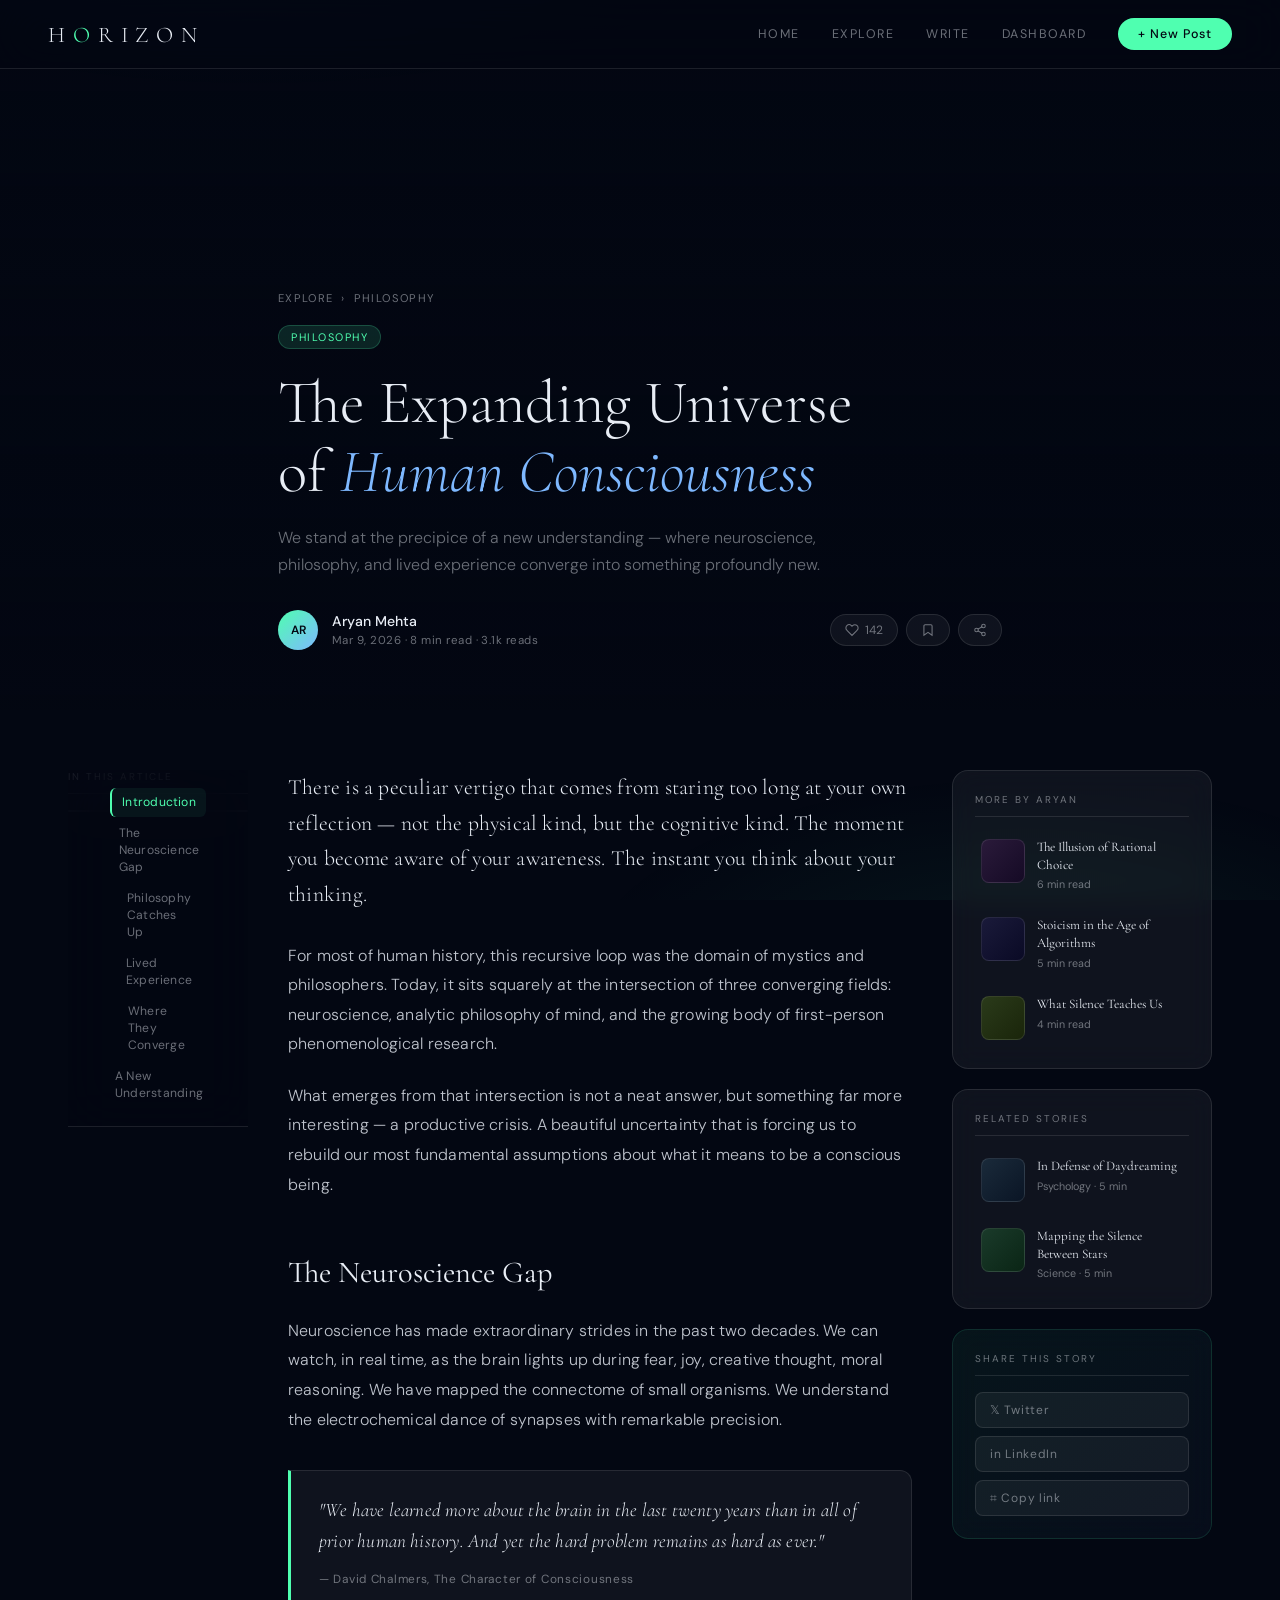
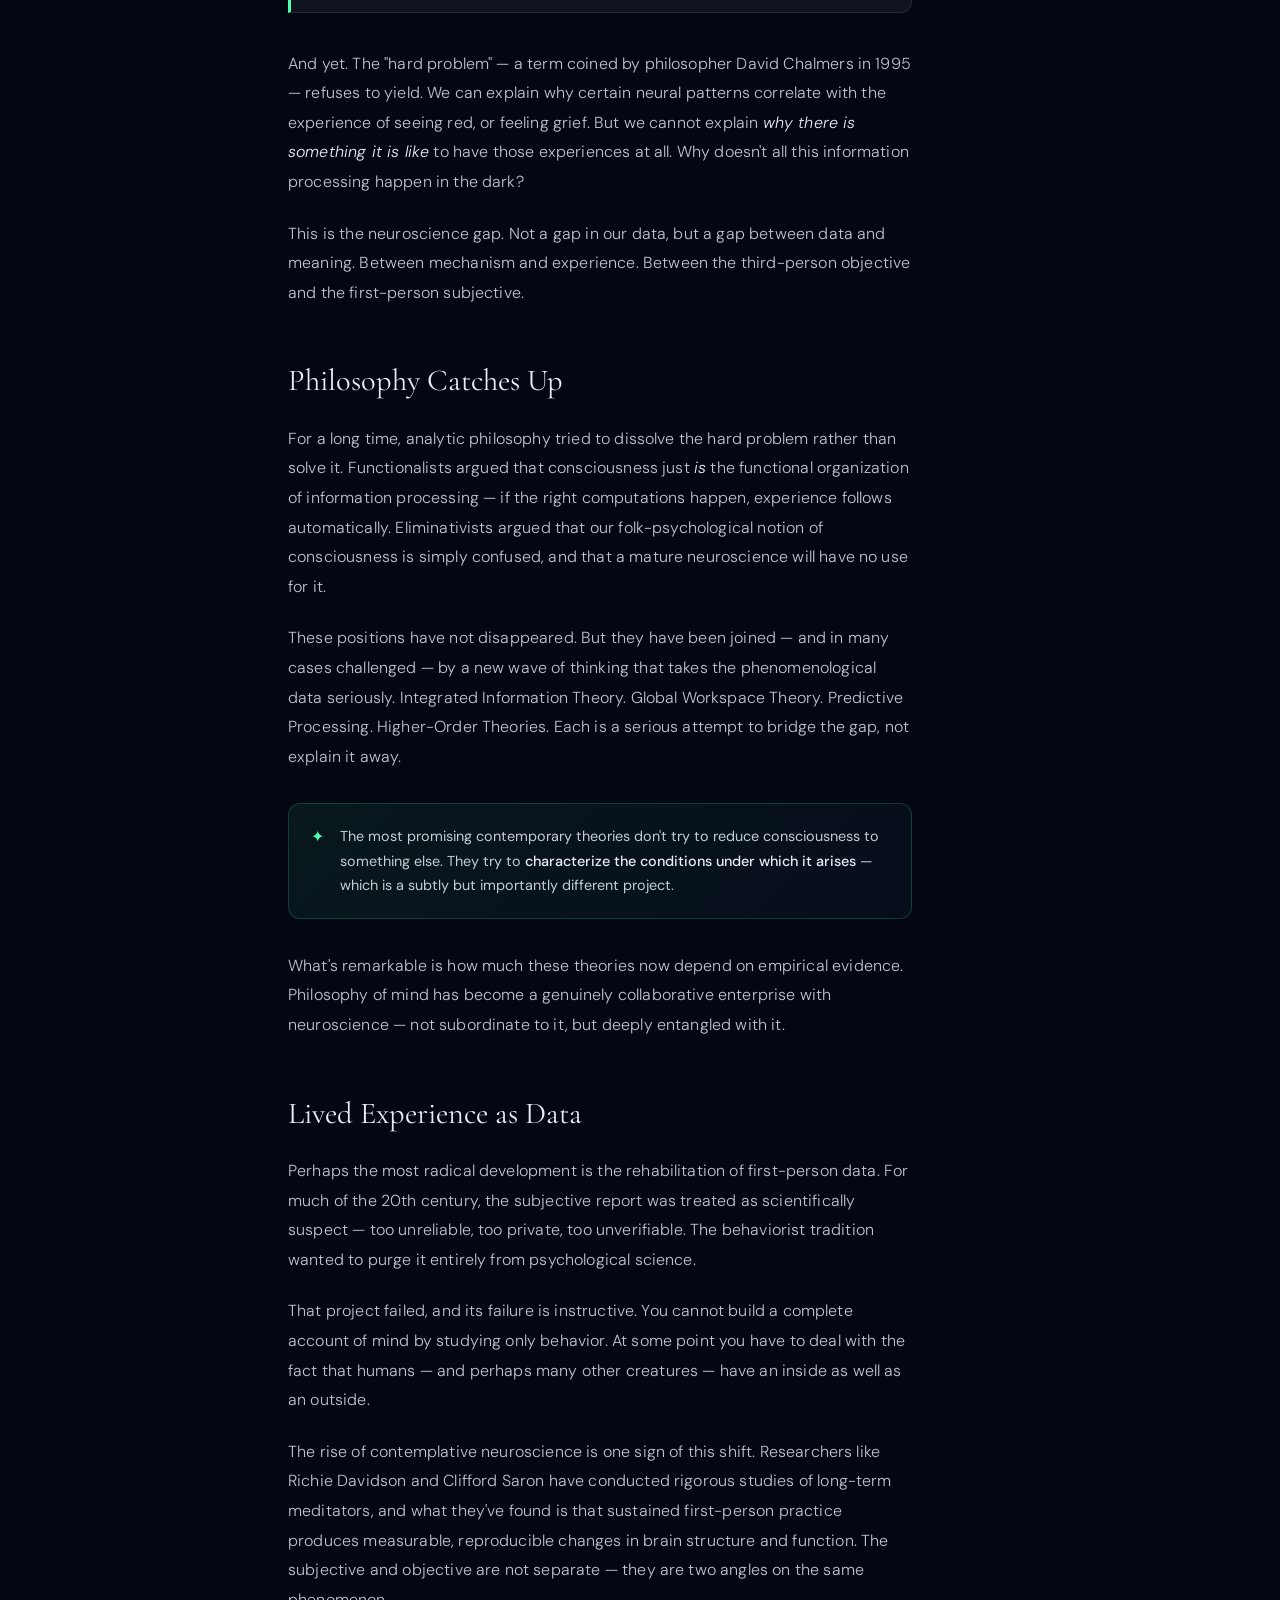
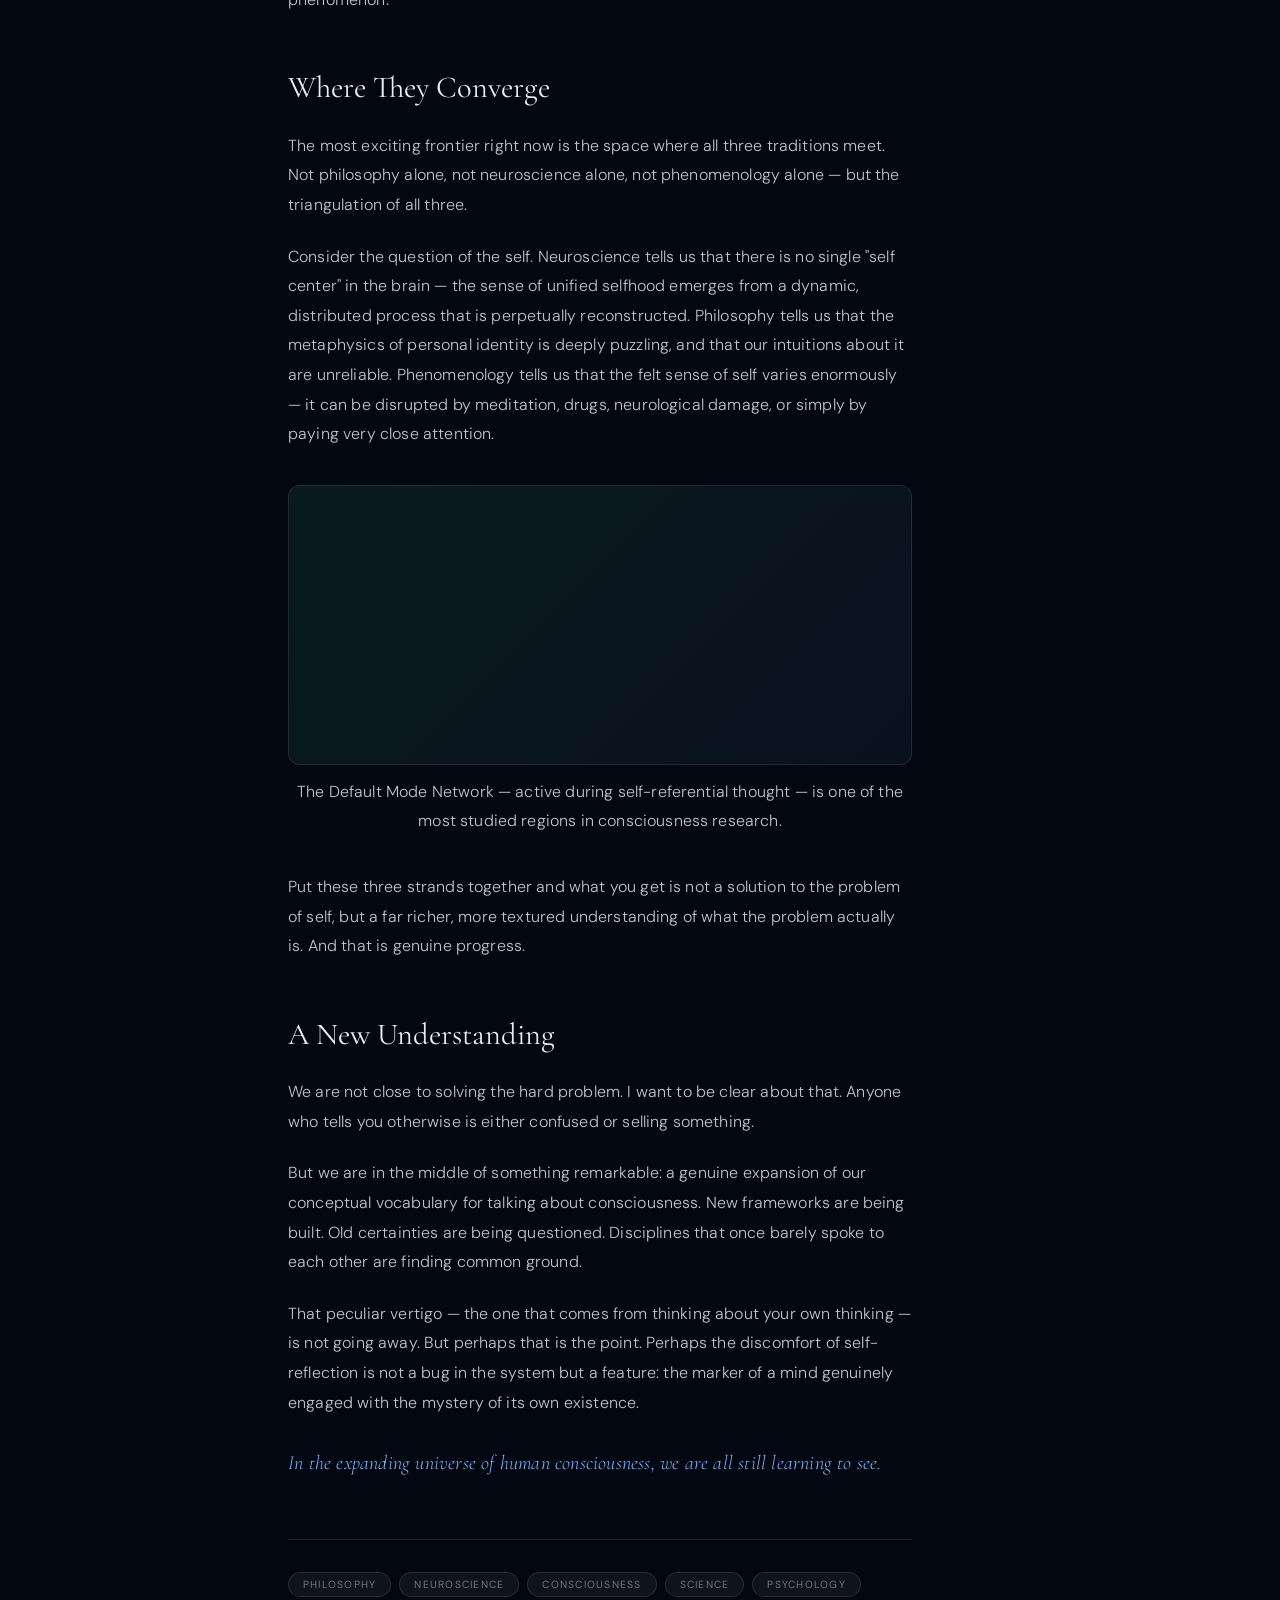
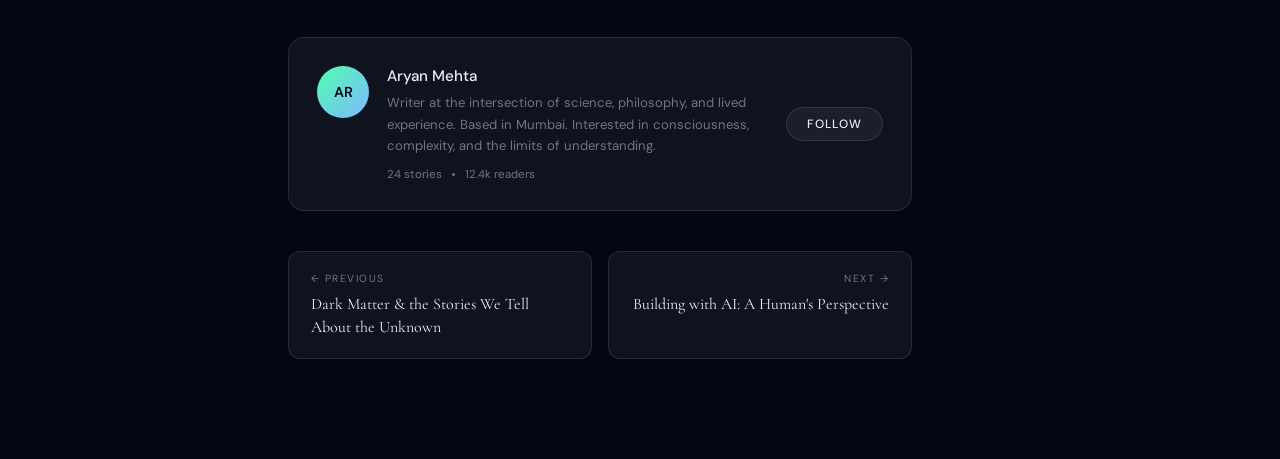
==== frontend/html/blog_slug.html @ 3f55b9d2 "first commit" ====
<!DOCTYPE html>
<html lang="en">
<head>
  <meta charset="UTF-8"/>
  <meta name="viewport" content="width=device-width, initial-scale=1.0"/>
  <title>The Expanding Universe of Human Consciousness — Horizon Blog</title>

  <!-- Fonts -->
  <link href="https://fonts.googleapis.com/css2?family=Cormorant+Garamond:ital,wght@0,300;0,400;0,600;1,300;1,400&family=DM+Sans:wght@300;400;500&family=DM+Mono:wght@300;400&display=swap" rel="stylesheet"/>

  <!-- Styles -->
  <link rel="stylesheet" href="../css/blog_slug.css"/>
</head>
<body>

<canvas id="stars-canvas"></canvas>
<div class="aurora"></div>

<!-- ─── READ PROGRESS BAR ─── -->
<div class="progress-bar" id="progressBar"></div>

<!-- ─── NAV ─── -->
<nav>
  <div class="nav-logo">H<span>O</span>RIZON</div>
  <div class="nav-links">
    <a class="nav-link" href="index.html">Home</a>
    <a class="nav-link" href="blog.html">Explore</a>
    <a class="nav-link" href="write.html">Write</a>
    <a class="nav-link" href="dashboard.html">Dashboard</a>
    <a class="nav-cta" href="write.html">+ New Post</a>
  </div>
</nav>

<!-- ─── PAGE ─── -->
<div id="page-post">

  <!-- HERO -->
  <div class="post-hero">
    <div class="post-hero-inner">
      <div class="breadcrumb">
        <a href="blog.html">Explore</a>
        <span>›</span>
        <span>Philosophy</span>
      </div>
      <span class="post-tag">Philosophy</span>
      <h1>The Expanding Universe<br/>of <em>Human Consciousness</em></h1>
      <p class="post-subtitle">We stand at the precipice of a new understanding — where neuroscience, philosophy, and lived experience converge into something profoundly new.</p>

      <div class="post-byline">
        <div class="author-avatar">AR</div>
        <div class="author-info">
          <div class="author-name">Aryan Mehta</div>
          <div class="author-meta">Mar 9, 2026 · 8 min read · 3.1k reads</div>
        </div>
        <div class="post-actions">
          <button class="action-btn" id="likeBtn" title="Like">
            <svg viewBox="0 0 24 24" fill="none" stroke="currentColor" stroke-width="1.8"><path d="M20.84 4.61a5.5 5.5 0 0 0-7.78 0L12 5.67l-1.06-1.06a5.5 5.5 0 0 0-7.78 7.78l1.06 1.06L12 21.23l7.78-7.78 1.06-1.06a5.5 5.5 0 0 0 0-7.78z"/></svg>
            <span id="likeCount">142</span>
          </button>
          <button class="action-btn" id="bookmarkBtn" title="Bookmark">
            <svg viewBox="0 0 24 24" fill="none" stroke="currentColor" stroke-width="1.8"><path d="M19 21l-7-5-7 5V5a2 2 0 0 1 2-2h10a2 2 0 0 1 2 2z"/></svg>
          </button>
          <button class="action-btn" id="shareBtn" title="Share">
            <svg viewBox="0 0 24 24" fill="none" stroke="currentColor" stroke-width="1.8"><circle cx="18" cy="5" r="3"/><circle cx="6" cy="12" r="3"/><circle cx="18" cy="19" r="3"/><line x1="8.59" y1="13.51" x2="15.42" y2="17.49"/><line x1="15.41" y1="6.51" x2="8.59" y2="10.49"/></svg>
          </button>
        </div>
      </div>
    </div>

    <!-- Hero image -->
    <div class="post-hero-img">
      <div class="hero-img-overlay"></div>
    </div>
  </div>

  <!-- ─── CONTENT LAYOUT ─── -->
  <div class="post-layout">

    <!-- LEFT: floating TOC -->
    <aside class="toc-sidebar" id="toc">
      <div class="toc-label">In this article</div>
      <nav class="toc-list">
        <a class="toc-item active" href="#intro">Introduction</a>
        <a class="toc-item" href="#neuroscience">The Neuroscience Gap</a>
        <a class="toc-item" href="#philosophy">Philosophy Catches Up</a>
        <a class="toc-item" href="#lived">Lived Experience</a>
        <a class="toc-item" href="#convergence">Where They Converge</a>
        <a class="toc-item" href="#conclusion">A New Understanding</a>
      </nav>
      <div class="toc-progress">
        <div class="toc-progress-fill" id="tocProgress"></div>
      </div>
    </aside>

    <!-- CENTER: article body -->
    <article class="post-body" id="articleBody">

      <section id="intro">
        <p class="lead">There is a peculiar vertigo that comes from staring too long at your own reflection — not the physical kind, but the cognitive kind. The moment you become aware of your awareness. The instant you think about your thinking.</p>

        <p>For most of human history, this recursive loop was the domain of mystics and philosophers. Today, it sits squarely at the intersection of three converging fields: neuroscience, analytic philosophy of mind, and the growing body of first-person phenomenological research.</p>

        <p>What emerges from that intersection is not a neat answer, but something far more interesting — a productive crisis. A beautiful uncertainty that is forcing us to rebuild our most fundamental assumptions about what it means to be a conscious being.</p>
      </section>

      <section id="neuroscience">
        <h2>The Neuroscience Gap</h2>

        <p>Neuroscience has made extraordinary strides in the past two decades. We can watch, in real time, as the brain lights up during fear, joy, creative thought, moral reasoning. We have mapped the connectome of small organisms. We understand the electrochemical dance of synapses with remarkable precision.</p>

        <blockquote>
          <p>"We have learned more about the brain in the last twenty years than in all of prior human history. And yet the hard problem remains as hard as ever."</p>
          <cite>— David Chalmers, The Character of Consciousness</cite>
        </blockquote>

        <p>And yet. The "hard problem" — a term coined by philosopher David Chalmers in 1995 — refuses to yield. We can explain why certain neural patterns correlate with the experience of seeing red, or feeling grief. But we cannot explain <em>why there is something it is like</em> to have those experiences at all. Why doesn't all this information processing happen in the dark?</p>

        <p>This is the neuroscience gap. Not a gap in our data, but a gap between data and meaning. Between mechanism and experience. Between the third-person objective and the first-person subjective.</p>
      </section>

      <section id="philosophy">
        <h2>Philosophy Catches Up</h2>

        <p>For a long time, analytic philosophy tried to dissolve the hard problem rather than solve it. Functionalists argued that consciousness just <em>is</em> the functional organization of information processing — if the right computations happen, experience follows automatically. Eliminativists argued that our folk-psychological notion of consciousness is simply confused, and that a mature neuroscience will have no use for it.</p>

        <p>These positions have not disappeared. But they have been joined — and in many cases challenged — by a new wave of thinking that takes the phenomenological data seriously. Integrated Information Theory. Global Workspace Theory. Predictive Processing. Higher-Order Theories. Each is a serious attempt to bridge the gap, not explain it away.</p>

        <div class="callout">
          <div class="callout-icon">✦</div>
          <div class="callout-text">The most promising contemporary theories don't try to reduce consciousness to something else. They try to <strong>characterize the conditions under which it arises</strong> — which is a subtly but importantly different project.</div>
        </div>

        <p>What's remarkable is how much these theories now depend on empirical evidence. Philosophy of mind has become a genuinely collaborative enterprise with neuroscience — not subordinate to it, but deeply entangled with it.</p>
      </section>

      <section id="lived">
        <h2>Lived Experience as Data</h2>

        <p>Perhaps the most radical development is the rehabilitation of first-person data. For much of the 20th century, the subjective report was treated as scientifically suspect — too unreliable, too private, too unverifiable. The behaviorist tradition wanted to purge it entirely from psychological science.</p>

        <p>That project failed, and its failure is instructive. You cannot build a complete account of mind by studying only behavior. At some point you have to deal with the fact that humans — and perhaps many other creatures — have an inside as well as an outside.</p>

        <p>The rise of contemplative neuroscience is one sign of this shift. Researchers like Richie Davidson and Clifford Saron have conducted rigorous studies of long-term meditators, and what they've found is that sustained first-person practice produces measurable, reproducible changes in brain structure and function. The subjective and objective are not separate — they are two angles on the same phenomenon.</p>
      </section>

      <section id="convergence">
        <h2>Where They Converge</h2>

        <p>The most exciting frontier right now is the space where all three traditions meet. Not philosophy alone, not neuroscience alone, not phenomenology alone — but the triangulation of all three.</p>

        <p>Consider the question of the self. Neuroscience tells us that there is no single "self center" in the brain — the sense of unified selfhood emerges from a dynamic, distributed process that is perpetually reconstructed. Philosophy tells us that the metaphysics of personal identity is deeply puzzling, and that our intuitions about it are unreliable. Phenomenology tells us that the felt sense of self varies enormously — it can be disrupted by meditation, drugs, neurological damage, or simply by paying very close attention.</p>

        <div class="post-image-wrap">
          <div class="post-image"></div>
          <p class="image-caption">The Default Mode Network — active during self-referential thought — is one of the most studied regions in consciousness research.</p>
        </div>

        <p>Put these three strands together and what you get is not a solution to the problem of self, but a far richer, more textured understanding of what the problem actually is. And that is genuine progress.</p>
      </section>

      <section id="conclusion">
        <h2>A New Understanding</h2>

        <p>We are not close to solving the hard problem. I want to be clear about that. Anyone who tells you otherwise is either confused or selling something.</p>

        <p>But we are in the middle of something remarkable: a genuine expansion of our conceptual vocabulary for talking about consciousness. New frameworks are being built. Old certainties are being questioned. Disciplines that once barely spoke to each other are finding common ground.</p>

        <p>That peculiar vertigo — the one that comes from thinking about your own thinking — is not going away. But perhaps that is the point. Perhaps the discomfort of self-reflection is not a bug in the system but a feature: the marker of a mind genuinely engaged with the mystery of its own existence.</p>

        <p class="closing">In the expanding universe of human consciousness, we are all still learning to see.</p>
      </section>

      <!-- TAGS -->
      <div class="post-tags">
        <span class="post-tag-item">Philosophy</span>
        <span class="post-tag-item">Neuroscience</span>
        <span class="post-tag-item">Consciousness</span>
        <span class="post-tag-item">Science</span>
        <span class="post-tag-item">Psychology</span>
      </div>

      <!-- AUTHOR CARD -->
      <div class="author-card">
        <div class="author-card-avatar">AR</div>
        <div class="author-card-body">
          <div class="author-card-name">Aryan Mehta</div>
          <div class="author-card-bio">Writer at the intersection of science, philosophy, and lived experience. Based in Mumbai. Interested in consciousness, complexity, and the limits of understanding.</div>
          <div class="author-card-stats">
            <span>24 stories</span>
            <div class="dot"></div>
            <span>12.4k readers</span>
          </div>
        </div>
        <button class="btn-follow">Follow</button>
      </div>

      <!-- POST NAV -->
      <div class="post-nav">
        <div class="post-nav-item prev">
          <div class="post-nav-label">← Previous</div>
          <div class="post-nav-title">Dark Matter & the Stories We Tell About the Unknown</div>
        </div>
        <div class="post-nav-item next">
          <div class="post-nav-label">Next →</div>
          <div class="post-nav-title">Building with AI: A Human's Perspective</div>
        </div>
      </div>

    </article>

    <!-- RIGHT: sticky sidebar -->
    <aside class="post-sidebar">

      <!-- More from author -->
      <div class="sidebar-card">
        <div class="sidebar-title">More by Aryan</div>
        <div class="related-list">
          <div class="related-item">
            <div class="related-thumb thumb-b"></div>
            <div class="related-text">
              <div class="related-title">The Illusion of Rational Choice</div>
              <div class="related-meta">6 min read</div>
            </div>
          </div>
          <div class="related-item">
            <div class="related-thumb thumb-e"></div>
            <div class="related-text">
              <div class="related-title">Stoicism in the Age of Algorithms</div>
              <div class="related-meta">5 min read</div>
            </div>
          </div>
          <div class="related-item">
            <div class="related-thumb thumb-g"></div>
            <div class="related-text">
              <div class="related-title">What Silence Teaches Us</div>
              <div class="related-meta">4 min read</div>
            </div>
          </div>
        </div>
      </div>

      <!-- Related posts -->
      <div class="sidebar-card">
        <div class="sidebar-title">Related Stories</div>
        <div class="related-list">
          <div class="related-item">
            <div class="related-thumb thumb-a"></div>
            <div class="related-text">
              <div class="related-title">In Defense of Daydreaming</div>
              <div class="related-meta">Psychology · 5 min</div>
            </div>
          </div>
          <div class="related-item">
            <div class="related-thumb thumb-c"></div>
            <div class="related-text">
              <div class="related-title">Mapping the Silence Between Stars</div>
              <div class="related-meta">Science · 5 min</div>
            </div>
          </div>
        </div>
      </div>

      <!-- Share -->
      <div class="sidebar-card share-card">
        <div class="sidebar-title">Share this story</div>
        <div class="share-btns">
          <button class="share-btn">𝕏 Twitter</button>
          <button class="share-btn">in LinkedIn</button>
          <button class="share-btn" id="copyLinkBtn">⌗ Copy link</button>
        </div>
      </div>

    </aside>

  </div><!-- /post-layout -->

</div><!-- /page-post -->

<!-- Scripts -->
<script src="js/post.js"></script>

</body>
</html>
---- frontend/css/blog_slug.css ----
/* ════════════════════════════════════════
   post.css — Individual Post Reader
   Design tokens match home.css / blog.css
════════════════════════════════════════ */
:root {
  --space: #030712;
  --deep: #0a0f1e;
  --glass: rgba(255,255,255,0.05);
  --glass-border: rgba(255,255,255,0.1);
  --glass-hover: rgba(255,255,255,0.08);
  --accent: #4fffb0;
  --accent2: #7eb8ff;
  --text: #e8edf5;
  --muted: rgba(232,237,245,0.45);
  --card-shadow: 0 8px 48px rgba(0,0,0,0.6);
}

* { margin:0; padding:0; box-sizing:border-box; }

body {
  font-family: 'DM Sans', sans-serif;
  background: var(--space);
  color: var(--text);
  min-height: 100vh;
  overflow-x: hidden;
}

/* ─── STARFIELD ─── */
#stars-canvas { position: fixed; inset: 0; z-index: 0; pointer-events: none; }

/* ─── AURORA ─── */
.aurora {
  position: fixed; inset: 0; z-index: 0; pointer-events: none;
  background:
    radial-gradient(ellipse 80% 50% at 20% -20%, rgba(78,189,255,0.08) 0%, transparent 60%),
    radial-gradient(ellipse 60% 40% at 80% 110%, rgba(79,255,176,0.07) 0%, transparent 60%);
}

/* ─── READ PROGRESS BAR ─── */
.progress-bar {
  position: fixed; top: 0; left: 0; height: 2px; width: 0%;
  background: linear-gradient(90deg, var(--accent), var(--accent2));
  z-index: 200; transition: width 0.1s linear;
}

/* ─── NAV ─── */
nav {
  position: fixed; top: 0; left: 0; right: 0; z-index: 100;
  display: flex; align-items: center; justify-content: space-between;
  padding: 18px 48px;
  background: rgba(3,7,18,0.7);
  backdrop-filter: blur(24px);
  border-bottom: 1px solid var(--glass-border);
}
.nav-logo {
  font-family: 'Cormorant Garamond', serif;
  font-size: 1.4rem; font-weight: 300; letter-spacing: 0.35em;
  text-transform: uppercase; color: var(--text); cursor: pointer; transition: color 0.2s;
}
.nav-logo span { color: var(--accent); }
.nav-logo:hover { color: var(--accent2); }
.nav-links { display: flex; align-items: center; gap: 32px; }
.nav-link {
  font-size: 0.78rem; letter-spacing: 0.12em; text-transform: uppercase;
  color: var(--muted); cursor: pointer; transition: color 0.2s;
  background: none; border: none; font-family: 'DM Sans', sans-serif; text-decoration: none;
}
.nav-link:hover, .nav-link.active { color: var(--text); }
.nav-cta {
  background: var(--accent); color: #030712;
  border: none; padding: 8px 20px; border-radius: 100px;
  font-size: 0.78rem; font-weight: 500; letter-spacing: 0.08em;
  cursor: pointer; transition: all 0.2s; font-family: 'DM Sans', sans-serif; text-decoration: none;
}
.nav-cta:hover { background: #fff; transform: translateY(-1px); }

/* ─── PAGE ─── */
#page-post { padding-top: 62px; position: relative; z-index: 1; }

/* ─── POST HERO ─── */
.post-hero {
  position: relative; min-height: 72vh;
  display: flex; flex-direction: column; justify-content: flex-end;
  overflow: hidden;
}
.post-hero-img {
  position: absolute; inset: 0; z-index: 0;
  background:
    url('https://images.unsplash.com/photo-1462331940025-496dfbfc7564?w=1400&q=85') center/cover;
}
.hero-img-overlay {
  position: absolute; inset: 0;
  background: linear-gradient(
    to bottom,
    rgba(3,7,18,0.3) 0%,
    rgba(3,7,18,0.6) 40%,
    rgba(3,7,18,0.96) 100%
  );
}
.post-hero-inner {
  position: relative; z-index: 1;
  max-width: 820px; margin: 0 auto; width: 100%;
  padding: 0 48px 60px;
  animation: fadeUp 0.8s ease both;
}

/* Breadcrumb */
.breadcrumb {
  display: flex; align-items: center; gap: 8px;
  font-size: 0.7rem; letter-spacing: 0.12em; text-transform: uppercase;
  color: var(--muted); margin-bottom: 20px;
}
.breadcrumb a { color: var(--muted); text-decoration: none; transition: color 0.2s; }
.breadcrumb a:hover { color: var(--accent); }

/* Post tag */
.post-tag {
  display: inline-block; padding: 4px 12px; border-radius: 100px;
  font-size: 0.68rem; letter-spacing: 0.14em; text-transform: uppercase;
  background: rgba(79,255,176,0.12); color: var(--accent);
  border: 1px solid rgba(79,255,176,0.2); margin-bottom: 20px;
}

/* Post title */
.post-hero-inner h1 {
  font-family: 'Cormorant Garamond', serif;
  font-size: clamp(2.4rem, 5vw, 3.8rem);
  font-weight: 300; line-height: 1.12; margin-bottom: 18px;
}
.post-hero-inner h1 em { font-style: italic; color: var(--accent2); }

.post-subtitle {
  font-size: 1rem; color: var(--muted); line-height: 1.7;
  max-width: 600px; margin-bottom: 32px; font-weight: 300;
}

/* Byline */
.post-byline {
  display: flex; align-items: center; gap: 14px; flex-wrap: wrap;
}
.author-avatar {
  width: 40px; height: 40px; border-radius: 50%; flex-shrink: 0;
  background: linear-gradient(135deg, var(--accent), var(--accent2));
  display: flex; align-items: center; justify-content: center;
  font-size: 0.75rem; font-weight: 600; color: #030712;
}
.author-info { flex: 1; }
.author-name { font-size: 0.88rem; font-weight: 500; margin-bottom: 3px; }
.author-meta { font-size: 0.72rem; color: var(--muted); letter-spacing: 0.04em; }

.post-actions { display: flex; gap: 8px; margin-left: auto; }
.action-btn {
  display: flex; align-items: center; gap: 6px;
  background: var(--glass); border: 1px solid var(--glass-border);
  border-radius: 100px; padding: 7px 14px;
  color: var(--muted); font-family: 'DM Sans', sans-serif; font-size: 0.75rem;
  cursor: pointer; transition: all 0.2s; backdrop-filter: blur(8px);
}
.action-btn svg { width: 14px; height: 14px; }
.action-btn:hover { color: var(--text); border-color: rgba(255,255,255,0.25); }
.action-btn.liked { color: #ff6b8a; border-color: rgba(255,107,138,0.3); background: rgba(255,107,138,0.08); }
.action-btn.liked svg { fill: #ff6b8a; stroke: #ff6b8a; }
.action-btn.bookmarked { color: var(--accent); border-color: rgba(79,255,176,0.3); background: rgba(79,255,176,0.08); }
.action-btn.bookmarked svg { fill: var(--accent); stroke: var(--accent); }

/* ─── POST LAYOUT ─── */
.post-layout {
  display: grid;
  grid-template-columns: 180px 1fr 260px;
  gap: 40px;
  max-width: 1240px; margin: 0 auto;
  padding: 60px 48px 100px;
  align-items: start;
}

/* ─── TOC SIDEBAR ─── */
.toc-sidebar {
  position: sticky; top: 100px;
  animation: fadeUp 0.8s 0.1s ease both;
}
.toc-label {
  font-size: 0.62rem; letter-spacing: 0.2em; text-transform: uppercase;
  color: var(--muted); margin-bottom: 16px;
  padding-bottom: 10px; border-bottom: 1px solid var(--glass-border);
}
.toc-list { display: flex; flex-direction: column; gap: 2px; margin-bottom: 20px; }
.toc-item {
  font-size: 0.76rem; color: var(--muted); text-decoration: none;
  padding: 6px 10px; border-radius: 6px; border-left: 2px solid transparent;
  transition: all 0.2s; line-height: 1.4; letter-spacing: 0.02em;
}
.toc-item:hover { color: var(--text); background: var(--glass); }
.toc-item.active { color: var(--accent); border-left-color: var(--accent); background: rgba(79,255,176,0.06); }

.toc-progress {
  height: 2px; background: var(--glass-border); border-radius: 1px; overflow: hidden;
}
.toc-progress-fill {
  height: 100%; width: 0%;
  background: linear-gradient(90deg, var(--accent), var(--accent2));
  transition: width 0.15s linear;
}

/* ─── ARTICLE BODY ─── */
.post-body {
  max-width: 680px;
  animation: fadeUp 0.8s 0.15s ease both;
}

/* Sections */
.post-body section { margin-bottom: 56px; }

/* Lead paragraph */
.post-body .lead {
  font-family: 'Cormorant Garamond', serif;
  font-size: 1.35rem; font-weight: 300; line-height: 1.65;
  color: var(--text); margin-bottom: 28px;
}

/* Body paragraphs */
.post-body p {
  font-size: 1rem; line-height: 1.85; color: rgba(232,237,245,0.82);
  margin-bottom: 22px; font-weight: 300; letter-spacing: 0.01em;
}
.post-body p:last-child { margin-bottom: 0; }
.post-body p em { font-style: italic; color: var(--text); }
.post-body p strong { font-weight: 500; color: var(--text); }

/* Section headings */
.post-body h2 {
  font-family: 'Cormorant Garamond', serif;
  font-size: 1.9rem; font-weight: 400; line-height: 1.2;
  margin-bottom: 24px; color: var(--text);
}

/* Blockquote */
.post-body blockquote {
  margin: 36px 0;
  padding: 24px 28px;
  background: var(--glass);
  border: 1px solid var(--glass-border);
  border-left: 3px solid var(--accent);
  border-radius: 0 12px 12px 0;
  backdrop-filter: blur(8px);
}
.post-body blockquote p {
  font-family: 'Cormorant Garamond', serif;
  font-size: 1.2rem; font-style: italic; line-height: 1.6;
  color: var(--text); margin-bottom: 10px;
}
.post-body blockquote cite {
  font-size: 0.74rem; color: var(--muted); letter-spacing: 0.06em;
  font-style: normal;
}

/* Callout */
.callout {
  display: flex; gap: 16px; align-items: flex-start;
  background: linear-gradient(135deg, rgba(79,255,176,0.07), rgba(126,184,255,0.04));
  border: 1px solid rgba(79,255,176,0.18);
  border-radius: 12px; padding: 20px 22px;
  margin: 32px 0;
}
.callout-icon { font-size: 1rem; color: var(--accent); flex-shrink: 0; padding-top: 2px; }
.callout-text { font-size: 0.9rem; line-height: 1.7; color: rgba(232,237,245,0.85); }
.callout-text strong { color: var(--text); font-weight: 500; }

/* In-article image */
.post-image-wrap { margin: 36px 0; }
.post-image {
  width: 100%; height: 280px; border-radius: 12px;
  background:
    linear-gradient(135deg, rgba(79,255,176,0.08), rgba(126,184,255,0.06)),
    url('https://images.unsplash.com/photo-1559757148-5c350d0d3c56?w=700&q=80') center/cover;
  border: 1px solid var(--glass-border);
  margin-bottom: 12px;
}
.image-caption {
  font-size: 0.74rem; color: var(--muted); text-align: center;
  letter-spacing: 0.04em; line-height: 1.5; margin-bottom: 0 !important;
}

/* Closing paragraph */
.post-body .closing {
  font-family: 'Cormorant Garamond', serif;
  font-size: 1.25rem; font-style: italic; font-weight: 300;
  color: var(--accent2); line-height: 1.6;
  padding-top: 8px;
}

/* ─── POST TAGS ─── */
.post-tags {
  display: flex; flex-wrap: wrap; gap: 8px;
  margin-top: 60px; padding-top: 32px;
  border-top: 1px solid var(--glass-border);
}
.post-tag-item {
  font-size: 0.65rem; letter-spacing: 0.12em; text-transform: uppercase;
  padding: 5px 14px; border-radius: 100px;
  background: var(--glass); border: 1px solid var(--glass-border);
  color: var(--muted); cursor: pointer; transition: all 0.2s;
  font-family: 'DM Sans', sans-serif;
}
.post-tag-item:hover { color: var(--accent); border-color: rgba(79,255,176,0.3); }

/* ─── AUTHOR CARD ─── */
.author-card {
  display: flex; gap: 18px; align-items: flex-start;
  background: var(--glass); border: 1px solid var(--glass-border);
  border-radius: 16px; padding: 28px; margin-top: 40px;
  backdrop-filter: blur(12px);
}
.author-card-avatar {
  width: 52px; height: 52px; border-radius: 50%; flex-shrink: 0;
  background: linear-gradient(135deg, var(--accent), var(--accent2));
  display: flex; align-items: center; justify-content: center;
  font-size: 0.9rem; font-weight: 600; color: #030712;
}
.author-card-body { flex: 1; }
.author-card-name { font-size: 0.95rem; font-weight: 500; margin-bottom: 6px; }
.author-card-bio { font-size: 0.82rem; color: var(--muted); line-height: 1.65; margin-bottom: 10px; }
.author-card-stats { display: flex; align-items: center; gap: 10px; font-size: 0.72rem; color: var(--muted); }
.author-card-stats .dot { width: 3px; height: 3px; border-radius: 50%; background: var(--muted); }

.btn-follow {
  background: var(--glass); border: 1px solid var(--glass-border);
  border-radius: 100px; padding: 8px 20px;
  color: var(--text); font-family: 'DM Sans', sans-serif; font-size: 0.75rem;
  letter-spacing: 0.1em; text-transform: uppercase; font-weight: 500;
  cursor: pointer; transition: all 0.2s; flex-shrink: 0; align-self: center;
}
.btn-follow:hover { background: var(--accent); color: #030712; border-color: var(--accent); }
.btn-follow.following { background: rgba(79,255,176,0.12); color: var(--accent); border-color: rgba(79,255,176,0.3); }

/* ─── POST NAVIGATION ─── */
.post-nav {
  display: grid; grid-template-columns: 1fr 1fr; gap: 16px;
  margin-top: 40px;
}
.post-nav-item {
  background: var(--glass); border: 1px solid var(--glass-border);
  border-radius: 12px; padding: 20px 22px;
  cursor: pointer; transition: all 0.2s; backdrop-filter: blur(8px);
}
.post-nav-item:hover { border-color: rgba(255,255,255,0.2); background: var(--glass-hover); transform: translateY(-2px); }
.post-nav-item.next { text-align: right; }
.post-nav-label { font-size: 0.65rem; letter-spacing: 0.14em; text-transform: uppercase; color: var(--muted); margin-bottom: 8px; }
.post-nav-title {
  font-family: 'Cormorant Garamond', serif;
  font-size: 1rem; font-weight: 400; line-height: 1.4; color: var(--text);
  transition: color 0.2s;
}
.post-nav-item:hover .post-nav-title { color: var(--accent2); }

/* ─── RIGHT SIDEBAR ─── */
.post-sidebar { position: sticky; top: 100px; display: flex; flex-direction: column; gap: 20px; }

.sidebar-card {
  background: var(--glass); border: 1px solid var(--glass-border);
  border-radius: 16px; padding: 22px; backdrop-filter: blur(12px);
  animation: fadeUp 0.8s 0.2s ease both;
}
.sidebar-title {
  font-size: 0.62rem; letter-spacing: 0.2em; text-transform: uppercase; color: var(--muted);
  margin-bottom: 16px; padding-bottom: 10px; border-bottom: 1px solid var(--glass-border);
}

.related-list { display: flex; flex-direction: column; gap: 14px; }
.related-item {
  display: flex; gap: 12px; align-items: flex-start;
  cursor: pointer; padding: 6px; border-radius: 8px;
  transition: background 0.2s;
}
.related-item:hover { background: var(--glass-hover); }
.related-thumb {
  width: 44px; height: 44px; border-radius: 8px; flex-shrink: 0;
  border: 1px solid var(--glass-border);
}
.thumb-a { background: linear-gradient(135deg,#1a2a3a,#0a1525); }
.thumb-b { background: linear-gradient(135deg,#2a1a3a,#150a25); }
.thumb-c { background: linear-gradient(135deg,#1a3a2a,#0a2515); }
.thumb-e { background: linear-gradient(135deg,#1a1a3a,#0a0a25); }
.thumb-g { background: linear-gradient(135deg,#2a3a1a,#1a250a); }

.related-title { font-size: 0.82rem; font-family: 'Cormorant Garamond', serif; line-height: 1.35; margin-bottom: 3px; transition: color 0.2s; }
.related-item:hover .related-title { color: var(--accent2); }
.related-meta { font-size: 0.67rem; color: var(--muted); }

/* Share */
.share-card { background: linear-gradient(135deg, rgba(79,255,176,0.06), rgba(126,184,255,0.04)); border-color: rgba(79,255,176,0.12); }
.share-btns { display: flex; flex-direction: column; gap: 8px; }
.share-btn {
  width: 100%; background: var(--glass); border: 1px solid var(--glass-border);
  border-radius: 8px; padding: 9px 14px;
  color: var(--muted); font-family: 'DM Sans', sans-serif; font-size: 0.75rem;
  letter-spacing: 0.06em; cursor: pointer; transition: all 0.2s; text-align: left;
}
.share-btn:hover { color: var(--text); border-color: rgba(255,255,255,0.22); background: var(--glass-hover); }
.share-btn.copied { color: var(--accent); border-color: rgba(79,255,176,0.3); background: rgba(79,255,176,0.08); }

/* ─── ANIMATIONS ─── */
@keyframes fadeUp {
  from { opacity: 0; transform: translateY(24px); }
  to   { opacity: 1; transform: translateY(0); }
}
@keyframes pulse {
  0%,100% { opacity: 1; transform: scale(1); }
  50%      { opacity: 0.5; transform: scale(0.7); }
}

/* ─── SCROLLBAR ─── */
::-webkit-scrollbar { width: 4px; }
::-webkit-scrollbar-track { background: transparent; }
::-webkit-scrollbar-thumb { background: var(--glass-border); border-radius: 2px; }

/* ─── RESPONSIVE ─── */
@media (max-width: 1100px) {
  .post-layout { grid-template-columns: 1fr 240px; }
  .toc-sidebar { display: none; }
}
@media (max-width: 860px) {
  .post-layout { grid-template-columns: 1fr; padding: 40px 24px 60px; }
  .post-sidebar { display: none; }
  .post-hero-inner { padding: 0 24px 48px; }
  nav { padding: 16px 24px; }
  .post-nav { grid-template-columns: 1fr; }
}
@media (max-width: 600px) {
  .nav-links { display: none; }
  .post-actions { display: none; }
}
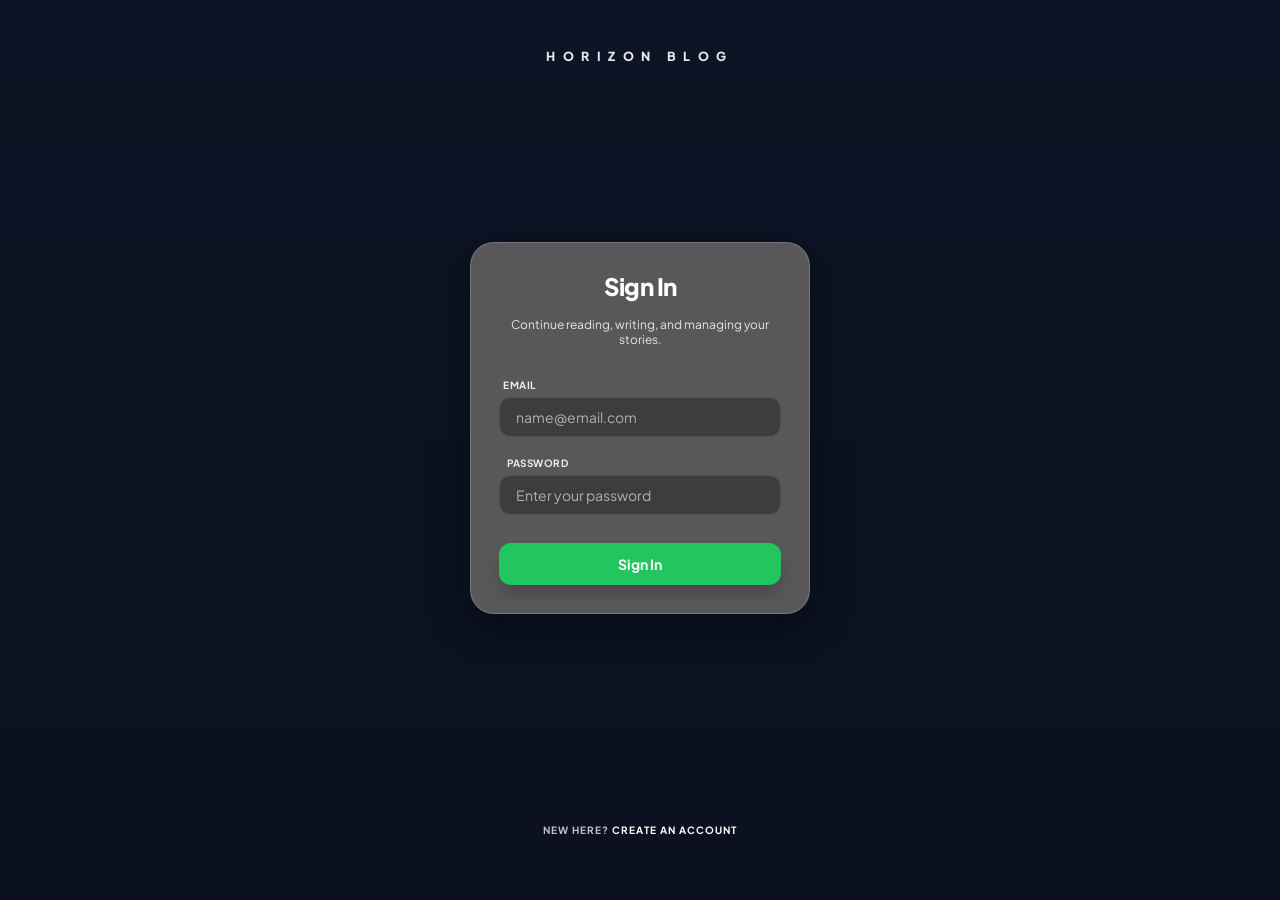
==== commit 2aacda1f: "Secure config and remove generated artifacts" ====
--- a/frontend/html/blog_slug.html
+++ b/frontend/html/blog_slug.html
@@ -3,27 +3,20 @@
 <head>
   <meta charset="UTF-8"/>
   <meta name="viewport" content="width=device-width, initial-scale=1.0"/>
-  <title>The Expanding Universe of Human Consciousness — Horizon Blog</title>
-
-  <!-- Fonts -->
+  <title>Horizon Blog Story</title>
   <link href="https://fonts.googleapis.com/css2?family=Cormorant+Garamond:ital,wght@0,300;0,400;0,600;1,300;1,400&family=DM+Sans:wght@300;400;500&family=DM+Mono:wght@300;400&display=swap" rel="stylesheet"/>
-
-  <!-- Styles -->
   <link rel="stylesheet" href="../css/blog_slug.css"/>
 </head>
 <body>
 
 <canvas id="stars-canvas"></canvas>
 <div class="aurora"></div>
-
-<!-- ─── READ PROGRESS BAR ─── -->
 <div class="progress-bar" id="progressBar"></div>
 
-<!-- ─── NAV ─── -->
 <nav>
-  <div class="nav-logo">H<span>O</span>RIZON</div>
+  <a class="nav-logo" href="home.html">H<span>O</span>RIZON</a>
   <div class="nav-links">
-    <a class="nav-link" href="index.html">Home</a>
+    <a class="nav-link" href="home.html">Home</a>
     <a class="nav-link" href="blog.html">Explore</a>
     <a class="nav-link" href="write.html">Write</a>
     <a class="nav-link" href="dashboard.html">Dashboard</a>
@@ -31,31 +24,28 @@
   </div>
 </nav>
 
-<!-- ─── PAGE ─── -->
 <div id="page-post">
-
-  <!-- HERO -->
   <div class="post-hero">
     <div class="post-hero-inner">
       <div class="breadcrumb">
         <a href="blog.html">Explore</a>
-        <span>›</span>
-        <span>Philosophy</span>
+        <span>&gt;</span>
+        <span id="breadcrumbCategory">Story</span>
       </div>
-      <span class="post-tag">Philosophy</span>
-      <h1>The Expanding Universe<br/>of <em>Human Consciousness</em></h1>
-      <p class="post-subtitle">We stand at the precipice of a new understanding — where neuroscience, philosophy, and lived experience converge into something profoundly new.</p>
+      <span class="post-tag" id="heroCategory">Story</span>
+      <h1 id="postTitle">Loading story...</h1>
+      <p class="post-subtitle" id="postSubtitle">Fetching the latest post content.</p>
 
       <div class="post-byline">
-        <div class="author-avatar">AR</div>
+        <div class="author-avatar" id="authorAvatar">HB</div>
         <div class="author-info">
-          <div class="author-name">Aryan Mehta</div>
-          <div class="author-meta">Mar 9, 2026 · 8 min read · 3.1k reads</div>
+          <div class="author-name" id="authorName">Horizon</div>
+          <div class="author-meta" id="authorMeta">Loading metadata...</div>
         </div>
         <div class="post-actions">
           <button class="action-btn" id="likeBtn" title="Like">
             <svg viewBox="0 0 24 24" fill="none" stroke="currentColor" stroke-width="1.8"><path d="M20.84 4.61a5.5 5.5 0 0 0-7.78 0L12 5.67l-1.06-1.06a5.5 5.5 0 0 0-7.78 7.78l1.06 1.06L12 21.23l7.78-7.78 1.06-1.06a5.5 5.5 0 0 0 0-7.78z"/></svg>
-            <span id="likeCount">142</span>
+            <span id="likeCount">0</span>
           </button>
           <button class="action-btn" id="bookmarkBtn" title="Bookmark">
             <svg viewBox="0 0 24 24" fill="none" stroke="currentColor" stroke-width="1.8"><path d="M19 21l-7-5-7 5V5a2 2 0 0 1 2-2h10a2 2 0 0 1 2 2z"/></svg>
@@ -66,218 +56,75 @@
         </div>
       </div>
     </div>
-
-    <!-- Hero image -->
     <div class="post-hero-img">
-      <div class="hero-img-overlay"></div>
+      <div class="hero-img-overlay" id="heroImage"></div>
     </div>
   </div>
 
-  <!-- ─── CONTENT LAYOUT ─── -->
   <div class="post-layout">
-
-    <!-- LEFT: floating TOC -->
     <aside class="toc-sidebar" id="toc">
       <div class="toc-label">In this article</div>
-      <nav class="toc-list">
-        <a class="toc-item active" href="#intro">Introduction</a>
-        <a class="toc-item" href="#neuroscience">The Neuroscience Gap</a>
-        <a class="toc-item" href="#philosophy">Philosophy Catches Up</a>
-        <a class="toc-item" href="#lived">Lived Experience</a>
-        <a class="toc-item" href="#convergence">Where They Converge</a>
-        <a class="toc-item" href="#conclusion">A New Understanding</a>
-      </nav>
+      <nav class="toc-list" id="tocList"></nav>
       <div class="toc-progress">
         <div class="toc-progress-fill" id="tocProgress"></div>
       </div>
     </aside>
 
-    <!-- CENTER: article body -->
     <article class="post-body" id="articleBody">
-
-      <section id="intro">
-        <p class="lead">There is a peculiar vertigo that comes from staring too long at your own reflection — not the physical kind, but the cognitive kind. The moment you become aware of your awareness. The instant you think about your thinking.</p>
-
-        <p>For most of human history, this recursive loop was the domain of mystics and philosophers. Today, it sits squarely at the intersection of three converging fields: neuroscience, analytic philosophy of mind, and the growing body of first-person phenomenological research.</p>
-
-        <p>What emerges from that intersection is not a neat answer, but something far more interesting — a productive crisis. A beautiful uncertainty that is forcing us to rebuild our most fundamental assumptions about what it means to be a conscious being.</p>
-      </section>
-
-      <section id="neuroscience">
-        <h2>The Neuroscience Gap</h2>
-
-        <p>Neuroscience has made extraordinary strides in the past two decades. We can watch, in real time, as the brain lights up during fear, joy, creative thought, moral reasoning. We have mapped the connectome of small organisms. We understand the electrochemical dance of synapses with remarkable precision.</p>
-
-        <blockquote>
-          <p>"We have learned more about the brain in the last twenty years than in all of prior human history. And yet the hard problem remains as hard as ever."</p>
-          <cite>— David Chalmers, The Character of Consciousness</cite>
-        </blockquote>
-
-        <p>And yet. The "hard problem" — a term coined by philosopher David Chalmers in 1995 — refuses to yield. We can explain why certain neural patterns correlate with the experience of seeing red, or feeling grief. But we cannot explain <em>why there is something it is like</em> to have those experiences at all. Why doesn't all this information processing happen in the dark?</p>
-
-        <p>This is the neuroscience gap. Not a gap in our data, but a gap between data and meaning. Between mechanism and experience. Between the third-person objective and the first-person subjective.</p>
-      </section>
-
-      <section id="philosophy">
-        <h2>Philosophy Catches Up</h2>
-
-        <p>For a long time, analytic philosophy tried to dissolve the hard problem rather than solve it. Functionalists argued that consciousness just <em>is</em> the functional organization of information processing — if the right computations happen, experience follows automatically. Eliminativists argued that our folk-psychological notion of consciousness is simply confused, and that a mature neuroscience will have no use for it.</p>
-
-        <p>These positions have not disappeared. But they have been joined — and in many cases challenged — by a new wave of thinking that takes the phenomenological data seriously. Integrated Information Theory. Global Workspace Theory. Predictive Processing. Higher-Order Theories. Each is a serious attempt to bridge the gap, not explain it away.</p>
-
-        <div class="callout">
-          <div class="callout-icon">✦</div>
-          <div class="callout-text">The most promising contemporary theories don't try to reduce consciousness to something else. They try to <strong>characterize the conditions under which it arises</strong> — which is a subtly but importantly different project.</div>
-        </div>
-
-        <p>What's remarkable is how much these theories now depend on empirical evidence. Philosophy of mind has become a genuinely collaborative enterprise with neuroscience — not subordinate to it, but deeply entangled with it.</p>
-      </section>
-
-      <section id="lived">
-        <h2>Lived Experience as Data</h2>
-
-        <p>Perhaps the most radical development is the rehabilitation of first-person data. For much of the 20th century, the subjective report was treated as scientifically suspect — too unreliable, too private, too unverifiable. The behaviorist tradition wanted to purge it entirely from psychological science.</p>
-
-        <p>That project failed, and its failure is instructive. You cannot build a complete account of mind by studying only behavior. At some point you have to deal with the fact that humans — and perhaps many other creatures — have an inside as well as an outside.</p>
-
-        <p>The rise of contemplative neuroscience is one sign of this shift. Researchers like Richie Davidson and Clifford Saron have conducted rigorous studies of long-term meditators, and what they've found is that sustained first-person practice produces measurable, reproducible changes in brain structure and function. The subjective and objective are not separate — they are two angles on the same phenomenon.</p>
-      </section>
-
-      <section id="convergence">
-        <h2>Where They Converge</h2>
-
-        <p>The most exciting frontier right now is the space where all three traditions meet. Not philosophy alone, not neuroscience alone, not phenomenology alone — but the triangulation of all three.</p>
-
-        <p>Consider the question of the self. Neuroscience tells us that there is no single "self center" in the brain — the sense of unified selfhood emerges from a dynamic, distributed process that is perpetually reconstructed. Philosophy tells us that the metaphysics of personal identity is deeply puzzling, and that our intuitions about it are unreliable. Phenomenology tells us that the felt sense of self varies enormously — it can be disrupted by meditation, drugs, neurological damage, or simply by paying very close attention.</p>
-
-        <div class="post-image-wrap">
-          <div class="post-image"></div>
-          <p class="image-caption">The Default Mode Network — active during self-referential thought — is one of the most studied regions in consciousness research.</p>
-        </div>
-
-        <p>Put these three strands together and what you get is not a solution to the problem of self, but a far richer, more textured understanding of what the problem actually is. And that is genuine progress.</p>
-      </section>
-
-      <section id="conclusion">
-        <h2>A New Understanding</h2>
-
-        <p>We are not close to solving the hard problem. I want to be clear about that. Anyone who tells you otherwise is either confused or selling something.</p>
-
-        <p>But we are in the middle of something remarkable: a genuine expansion of our conceptual vocabulary for talking about consciousness. New frameworks are being built. Old certainties are being questioned. Disciplines that once barely spoke to each other are finding common ground.</p>
-
-        <p>That peculiar vertigo — the one that comes from thinking about your own thinking — is not going away. But perhaps that is the point. Perhaps the discomfort of self-reflection is not a bug in the system but a feature: the marker of a mind genuinely engaged with the mystery of its own existence.</p>
-
-        <p class="closing">In the expanding universe of human consciousness, we are all still learning to see.</p>
-      </section>
-
-      <!-- TAGS -->
-      <div class="post-tags">
-        <span class="post-tag-item">Philosophy</span>
-        <span class="post-tag-item">Neuroscience</span>
-        <span class="post-tag-item">Consciousness</span>
-        <span class="post-tag-item">Science</span>
-        <span class="post-tag-item">Psychology</span>
+      <div id="postBodyContent">
+        <section id="loading">
+          <p class="lead">Loading the story body...</p>
+        </section>
       </div>
 
-      <!-- AUTHOR CARD -->
+      <div class="post-tags" id="postTags"></div>
+
       <div class="author-card">
-        <div class="author-card-avatar">AR</div>
+        <div class="author-card-avatar" id="authorCardAvatar">HB</div>
         <div class="author-card-body">
-          <div class="author-card-name">Aryan Mehta</div>
-          <div class="author-card-bio">Writer at the intersection of science, philosophy, and lived experience. Based in Mumbai. Interested in consciousness, complexity, and the limits of understanding.</div>
+          <div class="author-card-name" id="authorCardName">Horizon</div>
+          <div class="author-card-bio" id="authorCardBio">Loading author details...</div>
           <div class="author-card-stats">
-            <span>24 stories</span>
+            <span id="authorCardStories">0 stories</span>
             <div class="dot"></div>
-            <span>12.4k readers</span>
+            <span id="authorCardReaders">0 followers</span>
           </div>
         </div>
-        <button class="btn-follow">Follow</button>
+        <button class="btn-follow" id="followBtn">Follow</button>
       </div>
 
-      <!-- POST NAV -->
-      <div class="post-nav">
-        <div class="post-nav-item prev">
-          <div class="post-nav-label">← Previous</div>
-          <div class="post-nav-title">Dark Matter & the Stories We Tell About the Unknown</div>
-        </div>
-        <div class="post-nav-item next">
-          <div class="post-nav-label">Next →</div>
-          <div class="post-nav-title">Building with AI: A Human's Perspective</div>
-        </div>
+      <div class="post-nav" id="postNav">
+        <a class="post-nav-item prev" href="blog.html" style="text-decoration:none;color:inherit;">
+          <div class="post-nav-label">&lt;- Explore</div>
+          <div class="post-nav-title">Return to all stories</div>
+        </a>
+      </div>
+    </article>
+
+    <aside class="post-sidebar">
+      <div class="sidebar-card">
+        <div class="sidebar-title" id="moreByTitle">More by this author</div>
+        <div class="related-list" id="moreByAuthorList"></div>
       </div>
 
-    </article>
-
-    <!-- RIGHT: sticky sidebar -->
-    <aside class="post-sidebar">
-
-      <!-- More from author -->
       <div class="sidebar-card">
-        <div class="sidebar-title">More by Aryan</div>
-        <div class="related-list">
-          <div class="related-item">
-            <div class="related-thumb thumb-b"></div>
-            <div class="related-text">
-              <div class="related-title">The Illusion of Rational Choice</div>
-              <div class="related-meta">6 min read</div>
-            </div>
-          </div>
-          <div class="related-item">
-            <div class="related-thumb thumb-e"></div>
-            <div class="related-text">
-              <div class="related-title">Stoicism in the Age of Algorithms</div>
-              <div class="related-meta">5 min read</div>
-            </div>
-          </div>
-          <div class="related-item">
-            <div class="related-thumb thumb-g"></div>
-            <div class="related-text">
-              <div class="related-title">What Silence Teaches Us</div>
-              <div class="related-meta">4 min read</div>
-            </div>
-          </div>
-        </div>
+        <div class="sidebar-title">Related Stories</div>
+        <div class="related-list" id="relatedStoriesList"></div>
       </div>
 
-      <!-- Related posts -->
-      <div class="sidebar-card">
-        <div class="sidebar-title">Related Stories</div>
-        <div class="related-list">
-          <div class="related-item">
-            <div class="related-thumb thumb-a"></div>
-            <div class="related-text">
-              <div class="related-title">In Defense of Daydreaming</div>
-              <div class="related-meta">Psychology · 5 min</div>
-            </div>
-          </div>
-          <div class="related-item">
-            <div class="related-thumb thumb-c"></div>
-            <div class="related-text">
-              <div class="related-title">Mapping the Silence Between Stars</div>
-              <div class="related-meta">Science · 5 min</div>
-            </div>
-          </div>
-        </div>
-      </div>
-
-      <!-- Share -->
       <div class="sidebar-card share-card">
         <div class="sidebar-title">Share this story</div>
         <div class="share-btns">
-          <button class="share-btn">𝕏 Twitter</button>
-          <button class="share-btn">in LinkedIn</button>
-          <button class="share-btn" id="copyLinkBtn">⌗ Copy link</button>
+          <button class="share-btn" id="shareTwitterBtn">Twitter</button>
+          <button class="share-btn" id="shareLinkedinBtn">LinkedIn</button>
+          <button class="share-btn" id="copyLinkBtn">Copy link</button>
         </div>
       </div>
+    </aside>
+  </div>
+</div>
 
-    </aside>
-
-  </div><!-- /post-layout -->
-
-</div><!-- /page-post -->
-
-<!-- Scripts -->
-<script src="js/post.js"></script>
-
+<script src="../js/api.js"></script>
+<script src="../js/blog_slug.js"></script>
 </body>
-</html>+</html>
